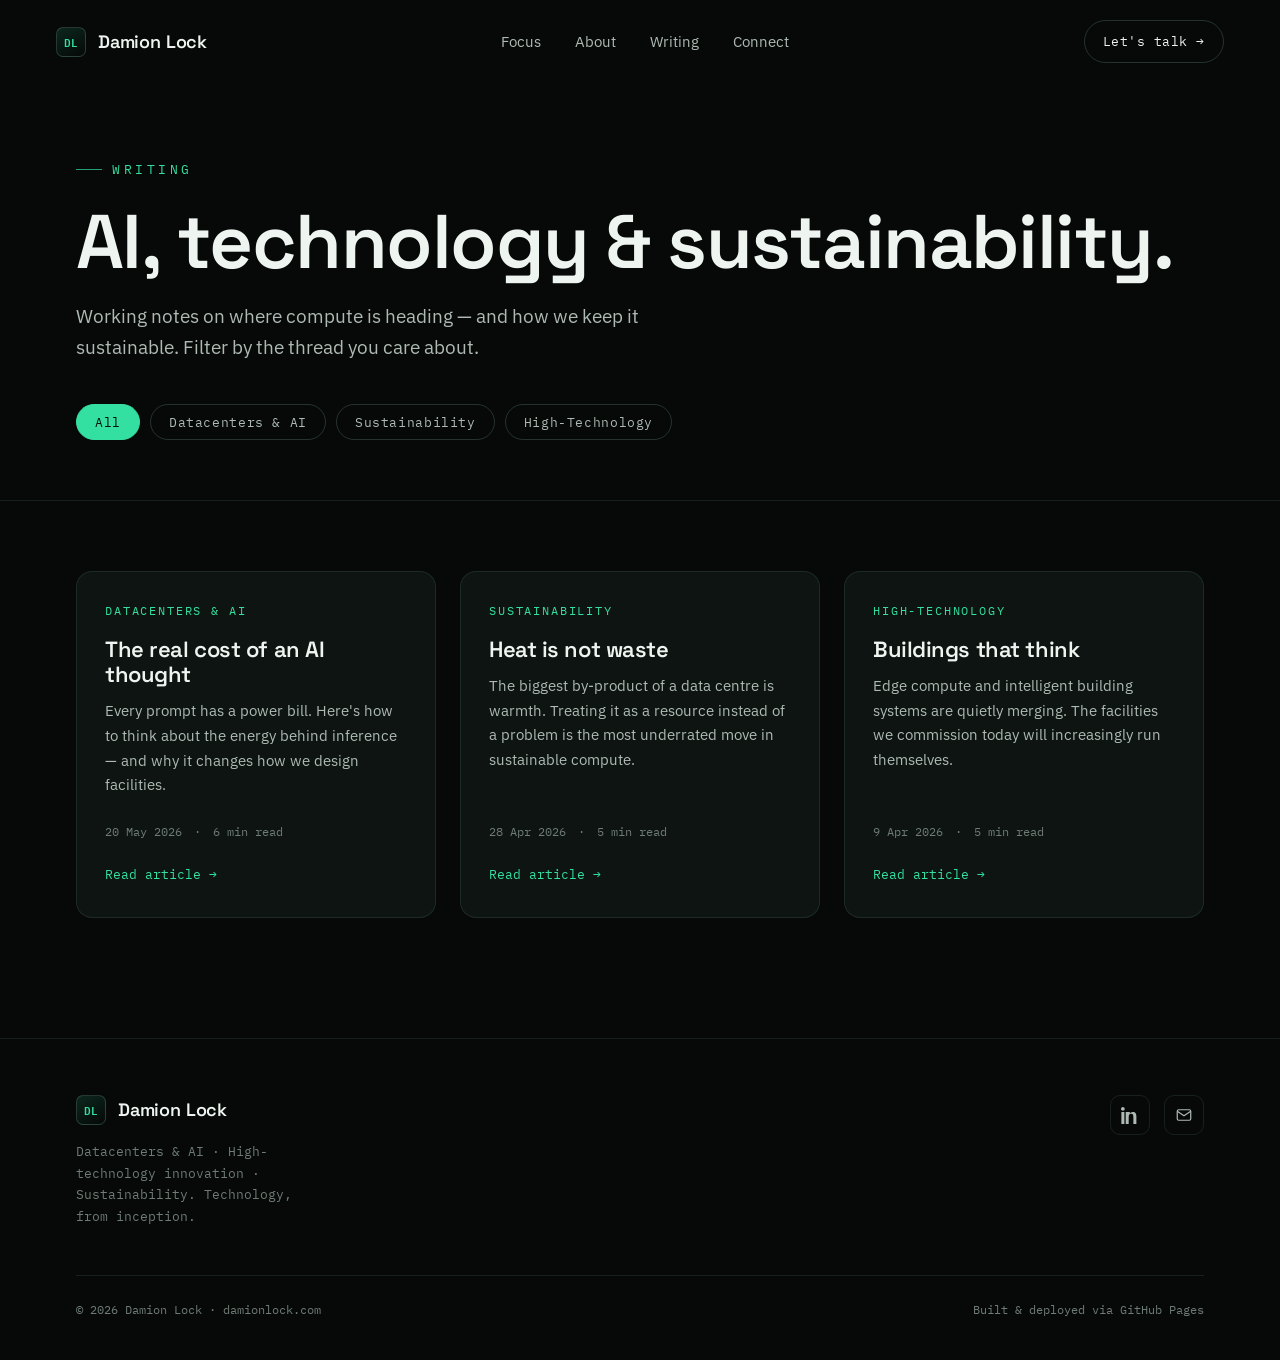
==== blog.html @ 7c4ee7f3 "Add files via upload" ====
<!DOCTYPE html>
<html lang="en">
<head>
<meta charset="UTF-8" />
<meta name="viewport" content="width=device-width, initial-scale=1.0" />
<title>Writing — Damion Lock</title>
<meta name="description" content="Notes on AI, technology and sustainability by Damion Lock." />
<link rel="preconnect" href="https://fonts.googleapis.com" />
<link rel="preconnect" href="https://fonts.gstatic.com" crossorigin />
<link href="https://fonts.googleapis.com/css2?family=Space+Grotesk:wght@400;500;600;700&family=IBM+Plex+Sans:wght@400;500;600&family=IBM+Plex+Mono:wght@400;500&display=swap" rel="stylesheet" />
<link rel="stylesheet" href="css/style.css" />
</head>
<body>

<nav class="nav scrolled">
  <a class="brand" href="index.html"><span class="mark"></span> Damion Lock</a>
  <div class="nav-links">
    <a href="index.html#focus">Focus</a>
    <a href="index.html#about">About</a>
    <a href="blog.html">Writing</a>
    <a href="index.html#contact">Connect</a>
  </div>
  <a class="nav-cta" href="index.html#contact">Let's talk →</a>
</nav>

<header class="blog-hero" data-screen-label="Blog hero">
  <div class="wrap">
    <span class="eyebrow">Writing</span>
    <h1>AI, technology &amp; sustainability.</h1>
    <p>Working notes on where compute is heading — and how we keep it sustainable. Filter by the thread you care about.</p>
    <div class="filters" id="filters"></div>
  </div>
</header>

<section class="blog-list">
  <div class="wrap">
    <div class="posts-grid" id="blogGrid"></div>
  </div>
</section>

<footer class="footer">
  <div class="wrap">
    <div class="footer-grid">
      <div>
        <div class="brand"><span class="mark"></span> Damion Lock</div>
        <p class="tag">Datacenters &amp; AI · High-technology innovation · Sustainability. Technology, from inception.</p>
      </div>
      <div class="footer-soc">
        <a href="https://www.linkedin.com/" target="_blank" rel="noopener" aria-label="LinkedIn"><svg viewBox="0 0 24 24" fill="currentColor"><path d="M4.98 3.5A2.5 2.5 0 1 1 0 3.5a2.5 2.5 0 0 1 4.98 0zM.5 8h4V24h-4V8zM8 8h3.8v2.2h.05c.53-1 1.83-2.2 3.77-2.2C19.6 8 20.5 10.5 20.5 14v10h-4v-8.8c0-2.1-.04-4.8-2.9-4.8-2.9 0-3.35 2.3-3.35 4.65V24H6.3V8z"/></svg></a>
        <a href="mailto:hello@damionlock.com" aria-label="Email"><svg viewBox="0 0 24 24" fill="none" stroke="currentColor" stroke-width="1.6"><rect x="3" y="5" width="18" height="14" rx="2"/><path d="m3 7 9 6 9-6"/></svg></a>
      </div>
    </div>
    <div class="footer-bottom">
      <span>© <span id="year">2026</span> Damion Lock · damionlock.com</span>
      <span>Built &amp; deployed via GitHub Pages</span>
    </div>
  </div>
</footer>

<script src="js/posts.js"></script>
<script src="js/blog.js"></script>
</body>
</html>
---- css/style.css ----
/* ============================================================
   damionlock.com — cinematic personal brand
   Brand DNA inherited from ONE9 3NINE: dark base, matrix-green
   accent, "Technology from Inception." Pushed darker + premium.
   ============================================================ */

:root {
  /* base */
  --bg:        #060908;
  --bg-2:      #0a0f0d;
  --bg-elev:   #0d1411;
  --line:      rgba(150, 200, 175, 0.12);
  --line-2:    rgba(150, 200, 175, 0.22);

  /* accent — refined matrix green */
  --accent:    #34e0a1;
  --accent-2:  #1aa873;
  --accent-dim:rgba(52, 224, 161, 0.14);
  --accent-glow: rgba(52, 224, 161, 0.45);

  /* text */
  --ink:       #eef4f0;
  --ink-soft:  #aebab3;
  --ink-mute:  #6f7c75;

  /* type */
  --display: "Space Grotesk", "Segoe UI", sans-serif;
  --body:    "IBM Plex Sans", "Segoe UI", sans-serif;
  --mono:    "IBM Plex Mono", ui-monospace, monospace;

  --maxw: 1240px;
  --ease: cubic-bezier(0.22, 1, 0.36, 1);
}

* { box-sizing: border-box; margin: 0; padding: 0; }

html { scroll-behavior: smooth; }

body {
  background: var(--bg);
  color: var(--ink);
  font-family: var(--body);
  font-size: 17px;
  line-height: 1.65;
  -webkit-font-smoothing: antialiased;
  text-rendering: optimizeLegibility;
  overflow-x: hidden;
}

::selection { background: var(--accent); color: #04130d; }

a { color: inherit; text-decoration: none; }

img { display: block; max-width: 100%; }

/* ---------- shared layout ---------- */
.wrap { width: 100%; max-width: var(--maxw); margin: 0 auto; padding: 0 clamp(20px, 5vw, 56px); }

.eyebrow {
  font-family: var(--mono);
  font-size: 12.5px;
  letter-spacing: 0.28em;
  text-transform: uppercase;
  color: var(--accent);
  display: inline-flex;
  align-items: center;
  gap: 10px;
}
.eyebrow::before {
  content: "";
  width: 26px; height: 1px;
  background: var(--accent);
  opacity: 0.7;
}

h1, h2, h3 { font-family: var(--display); font-weight: 600; line-height: 1.04; letter-spacing: -0.02em; }

.section { position: relative; padding: clamp(90px, 12vw, 160px) 0; }
.section-head { max-width: 720px; margin-bottom: clamp(48px, 7vw, 84px); }
.section-head h2 {
  font-size: clamp(34px, 5vw, 58px);
  margin: 22px 0 0;
  text-wrap: balance;
}
.section-head p { color: var(--ink-soft); font-size: clamp(17px, 2vw, 20px); margin-top: 22px; max-width: 60ch; text-wrap: pretty; }

/* ============================================================
   NAV
   ============================================================ */
.nav {
  position: fixed; inset: 0 0 auto 0; z-index: 60;
  display: flex; align-items: center; justify-content: space-between;
  padding: 20px clamp(20px, 5vw, 56px);
  transition: background .4s var(--ease), backdrop-filter .4s var(--ease), border-color .4s var(--ease);
  border-bottom: 1px solid transparent;
}
.nav.scrolled {
  background: rgba(6, 9, 8, 0.72);
  backdrop-filter: blur(16px) saturate(140%);
  border-bottom: 1px solid var(--line);
}
.brand { display: flex; align-items: center; gap: 12px; font-family: var(--display); font-weight: 600; letter-spacing: -0.01em; font-size: 18px; white-space: nowrap; flex: none; }
.brand .mark {
  width: 30px; height: 30px; flex: none;
  display: grid; place-items: center;
  border: 1px solid var(--line-2);
  border-radius: 7px;
  position: relative;
  background: linear-gradient(150deg, var(--accent-dim), transparent);
}
.brand .mark::after {
  content: "DL";
  font-family: var(--mono); font-size: 11px; font-weight: 600;
  color: var(--accent); letter-spacing: 0.02em;
}
.nav-links { display: flex; align-items: center; gap: 34px; }
.nav-links a { font-size: 14.5px; color: var(--ink-soft); transition: color .2s; position: relative; }
.nav-links a:hover { color: var(--ink); }
.nav-cta {
  font-family: var(--mono); font-size: 13px; letter-spacing: 0.04em;
  padding: 10px 18px; border: 1px solid var(--line-2); border-radius: 999px;
  color: var(--ink) !important; transition: all .25s var(--ease);
}
.nav-cta:hover { border-color: var(--accent); color: var(--accent) !important; box-shadow: 0 0 24px -8px var(--accent-glow); }
.nav-burger { display: none; }

/* ============================================================
   HERO — cinematic cycling canvas
   ============================================================ */
.hero { position: relative; min-height: 100svh; display: flex; align-items: center; overflow: hidden; padding: 96px 0 64px; }
#scene { position: absolute; inset: 0; width: 100%; height: 100%; z-index: 0; }
.hero::after {
  content: ""; position: absolute; inset: 0; z-index: 1; pointer-events: none;
  background:
    radial-gradient(120% 90% at 15% 30%, transparent 30%, rgba(6,9,8,0.55) 100%),
    linear-gradient(180deg, rgba(6,9,8,0.55) 0%, rgba(6,9,8,0.15) 35%, rgba(6,9,8,0.78) 100%);
}
.hero-inner { position: relative; z-index: 2; width: 100%; }
.hero-grid { display: grid; grid-template-columns: 1.5fr 1fr; gap: 40px; align-items: end; }

.theme-ticker { display: flex; align-items: center; gap: 16px; margin-bottom: 30px; height: 22px; }
.theme-dots { display: flex; gap: 7px; }
.theme-dots i {
  width: 22px; height: 3px; border-radius: 2px; background: var(--line-2); display: block;
  transition: background .5s var(--ease);
}
.theme-dots i.on { background: var(--accent); box-shadow: 0 0 10px var(--accent-glow); }
.theme-label {
  font-family: var(--mono); font-size: 13px; letter-spacing: 0.22em; text-transform: uppercase;
  color: var(--accent);
  position: relative; overflow: hidden; height: 18px;
}
.theme-label span {
  display: block;
  animation: labelIn .6s var(--ease);
}
@keyframes labelIn { from { transform: translateY(110%); opacity: 0; } to { transform: translateY(0); opacity: 1; } }

.hero h1 {
  font-size: clamp(44px, 7.4vw, 104px);
  line-height: 0.98;
  letter-spacing: -0.03em;
  text-wrap: balance;
}
.hero h1 .accent { color: var(--accent); }
.hero .lede {
  margin-top: 28px; max-width: 52ch;
  font-size: clamp(18px, 2.1vw, 23px);
  color: var(--ink-soft);
  text-wrap: pretty;
}
.hero-cta { display: flex; flex-wrap: wrap; gap: 16px; margin-top: 40px; }

.btn {
  display: inline-flex; align-items: center; gap: 11px;
  font-family: var(--mono); font-size: 14px; letter-spacing: 0.03em;
  padding: 15px 26px; border-radius: 999px;
  transition: all .28s var(--ease); cursor: pointer; border: 1px solid transparent;
}
.btn .arr { transition: transform .28s var(--ease); }
.btn:hover .arr { transform: translateX(4px); }
.btn-primary { background: var(--accent); color: #04130d; box-shadow: 0 0 40px -10px var(--accent-glow); }
.btn-primary:hover { box-shadow: 0 0 50px -6px var(--accent-glow); transform: translateY(-2px); }
.btn-ghost { border-color: var(--line-2); color: var(--ink); }
.btn-ghost:hover { border-color: var(--accent); color: var(--accent); }

/* hero side card — portrait + status */
.hero-card {
  border: 1px solid var(--line); border-radius: 16px;
  background: linear-gradient(170deg, rgba(13,20,17,0.7), rgba(6,9,8,0.5));
  backdrop-filter: blur(10px);
  padding: 22px; max-width: 320px; margin-left: auto;
}
.hero-card .pic { display: flex; align-items: center; gap: 14px; }
.hero-card .pic img { width: 60px; height: 60px; border-radius: 50%; object-fit: cover; border: 1px solid var(--line-2); }
.hero-card .pic .nm { font-family: var(--display); font-weight: 600; font-size: 17px; }
.hero-card .pic .rl { font-size: 13px; color: var(--ink-mute); margin-top: 2px; }
.hero-card .status { display: flex; align-items: center; gap: 9px; margin-top: 18px; padding-top: 16px; border-top: 1px solid var(--line); font-family: var(--mono); font-size: 12.5px; color: var(--ink-soft); }
.hero-card .status .dot { width: 8px; height: 8px; border-radius: 50%; background: var(--accent); box-shadow: 0 0 0 4px var(--accent-dim); animation: pulse 2.4s infinite; }
@keyframes pulse { 0%,100% { box-shadow: 0 0 0 4px var(--accent-dim); } 50% { box-shadow: 0 0 0 8px transparent; } }

.scroll-hint {
  position: absolute; bottom: 26px; left: 50%; transform: translateX(-50%); z-index: 2;
  font-family: var(--mono); font-size: 11px; letter-spacing: 0.3em; text-transform: uppercase; color: var(--ink-mute);
  display: flex; flex-direction: column; align-items: center; gap: 10px;
}
.scroll-hint .ln { width: 1px; height: 38px; background: linear-gradient(var(--accent), transparent); animation: scrolly 2s infinite; transform-origin: top; }
@keyframes scrolly { 0% { transform: scaleY(0); } 40% { transform: scaleY(1); } 100% { transform: scaleY(0); transform-origin: bottom; } }

/* ============================================================
   PILLARS
   ============================================================ */
.pillars-grid { display: grid; grid-template-columns: repeat(3, 1fr); gap: 24px; }
.pillar {
  position: relative; border: 1px solid var(--line); border-radius: 16px;
  padding: 36px 30px 40px; background: var(--bg-elev); overflow: hidden;
  transition: border-color .35s var(--ease), transform .35s var(--ease);
}
.pillar:hover { border-color: var(--line-2); transform: translateY(-4px); }
.pillar::before {
  content: ""; position: absolute; inset: 0; opacity: 0; transition: opacity .4s;
  background: radial-gradient(80% 60% at 50% 0%, var(--accent-dim), transparent 70%);
}
.pillar:hover::before { opacity: 1; }
.pillar .ix { font-family: var(--mono); font-size: 12px; color: var(--accent); letter-spacing: 0.1em; }
.pillar .ic { width: 46px; height: 46px; margin: 24px 0 22px; color: var(--accent); }
.pillar h3 { font-size: 23px; margin-bottom: 12px; }
.pillar p { color: var(--ink-soft); font-size: 15.5px; }
.pillar .tags { display: flex; flex-wrap: wrap; gap: 8px; margin-top: 22px; }
.pillar .tags span { font-family: var(--mono); font-size: 11.5px; color: var(--ink-mute); border: 1px solid var(--line); border-radius: 999px; padding: 5px 11px; }

/* ============================================================
   ABOUT
   ============================================================ */
.about { background: var(--bg-2); border-top: 1px solid var(--line); border-bottom: 1px solid var(--line); }
.about-grid { display: grid; grid-template-columns: 0.9fr 1.1fr; gap: clamp(40px, 7vw, 90px); align-items: center; }
.about-portrait { position: relative; }
.about-portrait img { width: 100%; border-radius: 18px; border: 1px solid var(--line-2); filter: grayscale(0.15) contrast(1.05); }
.about-portrait .frame { position: absolute; inset: -14px -14px auto auto; width: 70px; height: 70px; border-top: 1px solid var(--accent); border-right: 1px solid var(--accent); opacity: 0.6; border-radius: 0 14px 0 0; }
.about-portrait .frame.bl { inset: auto auto -14px -14px; border: none; border-bottom: 1px solid var(--accent); border-left: 1px solid var(--accent); border-radius: 0 0 0 14px; }
.about-body h2 { font-size: clamp(30px, 4vw, 46px); margin: 20px 0 24px; text-wrap: balance; }
.about-body p { color: var(--ink-soft); margin-bottom: 18px; font-size: 17.5px; text-wrap: pretty; }
.about-body p strong { color: var(--ink); font-weight: 600; }
.about-stats { display: flex; gap: 40px; margin-top: 34px; flex-wrap: wrap; }
.about-stats .st .n { font-family: var(--display); font-size: 38px; font-weight: 600; color: var(--accent); letter-spacing: -0.02em; }
.about-stats .st .l { font-family: var(--mono); font-size: 12px; letter-spacing: 0.1em; text-transform: uppercase; color: var(--ink-mute); margin-top: 4px; }

/* ============================================================
   BLOG TEASER + LIST
   ============================================================ */
.posts-grid { display: grid; grid-template-columns: repeat(3, 1fr); gap: 24px; }
.post-card {
  display: flex; flex-direction: column; height: 100%;
  border: 1px solid var(--line); border-radius: 16px; background: var(--bg-elev);
  padding: 30px 28px 32px; transition: all .35s var(--ease); cursor: pointer;
}
.post-card:hover { border-color: var(--accent); transform: translateY(-4px); }
.post-card .topic { font-family: var(--mono); font-size: 11.5px; letter-spacing: 0.16em; text-transform: uppercase; color: var(--accent); }
.post-card h3 { font-size: 22px; margin: 16px 0 12px; line-height: 1.15; }
.post-card .ex { color: var(--ink-soft); font-size: 15px; flex: 1; }
.post-card .meta { display: flex; align-items: center; gap: 12px; margin-top: 24px; font-family: var(--mono); font-size: 12px; color: var(--ink-mute); }
.post-card .read { margin-top: 22px; font-family: var(--mono); font-size: 13px; color: var(--accent); display: inline-flex; align-items: center; gap: 8px; }
.post-card .read .arr { transition: transform .28s var(--ease); }
.post-card:hover .read .arr { transform: translateX(4px); }

/* ============================================================
   CONTACT
   ============================================================ */
.contact { position: relative; overflow: hidden; }
.contact::before {
  content: ""; position: absolute; inset: 0; z-index: 0;
  background: radial-gradient(70% 90% at 80% 20%, var(--accent-dim), transparent 60%);
  pointer-events: none;
}
.contact-grid { position: relative; z-index: 1; display: grid; grid-template-columns: 1fr 1fr; gap: clamp(40px, 7vw, 90px); align-items: start; }
.contact-lead h2 { font-size: clamp(34px, 5vw, 56px); margin: 20px 0 22px; text-wrap: balance; }
.contact-lead p { color: var(--ink-soft); font-size: 18px; max-width: 44ch; margin-bottom: 32px; text-wrap: pretty; }
.contact-channels { display: flex; flex-direction: column; gap: 4px; }
.channel { display: flex; align-items: center; gap: 16px; padding: 16px 0; border-top: 1px solid var(--line); transition: padding .25s var(--ease); }
.channel:hover { padding-left: 8px; }
.channel:last-child { border-bottom: 1px solid var(--line); }
.channel .ic { width: 20px; height: 20px; color: var(--accent); flex: none; }
.channel .k { font-family: var(--mono); font-size: 12px; letter-spacing: 0.1em; text-transform: uppercase; color: var(--ink-mute); }
.channel .v { font-size: 16px; color: var(--ink); }
.channel .v:hover { color: var(--accent); }

form.lead-form { border: 1px solid var(--line); border-radius: 18px; background: var(--bg-elev); padding: clamp(28px, 4vw, 40px); }
.field { margin-bottom: 20px; }
.field label { display: block; font-family: var(--mono); font-size: 12px; letter-spacing: 0.08em; text-transform: uppercase; color: var(--ink-soft); margin-bottom: 9px; }
.field input, .field textarea {
  width: 100%; background: var(--bg); border: 1px solid var(--line); border-radius: 10px;
  padding: 14px 16px; color: var(--ink); font-family: var(--body); font-size: 15.5px; transition: border-color .2s, box-shadow .2s;
}
.field input:focus, .field textarea:focus { outline: none; border-color: var(--accent); box-shadow: 0 0 0 3px var(--accent-dim); }
.field textarea { resize: vertical; min-height: 110px; }
form.lead-form .btn-primary { width: 100%; justify-content: center; border: none; }
.form-note { font-family: var(--mono); font-size: 11.5px; color: var(--ink-mute); margin-top: 16px; text-align: center; }
.form-status { font-family: var(--mono); font-size: 13px; margin-top: 14px; text-align: center; display: none; }
.form-status.ok { display: block; color: var(--accent); }
.form-status.err { display: block; color: #ff7a6b; }

/* ============================================================
   FOOTER
   ============================================================ */
.footer { border-top: 1px solid var(--line); padding: 56px 0 40px; }
.footer-grid { display: flex; justify-content: space-between; align-items: flex-start; gap: 40px; flex-wrap: wrap; }
.footer .brand { margin-bottom: 16px; }
.footer .tag { font-family: var(--mono); font-size: 13px; color: var(--ink-mute); max-width: 30ch; }
.footer-soc { display: flex; gap: 14px; }
.footer-soc a { width: 40px; height: 40px; border: 1px solid var(--line); border-radius: 10px; display: grid; place-items: center; color: var(--ink-soft); transition: all .25s var(--ease); }
.footer-soc a:hover { border-color: var(--accent); color: var(--accent); transform: translateY(-3px); }
.footer-soc svg { width: 18px; height: 18px; }
.footer-bottom { display: flex; justify-content: space-between; align-items: center; margin-top: 48px; padding-top: 24px; border-top: 1px solid var(--line); font-family: var(--mono); font-size: 12px; color: var(--ink-mute); flex-wrap: wrap; gap: 12px; }

/* ============================================================
   REVEAL ANIM
   ============================================================ */
.reveal { opacity: 0; transform: translateY(28px); transition: opacity .8s var(--ease), transform .8s var(--ease); }
.reveal.in { opacity: 1; transform: none; }

/* ============================================================
   BLOG PAGES
   ============================================================ */
.blog-hero { padding: 150px 0 60px; border-bottom: 1px solid var(--line); position: relative; }
.blog-hero h1 { font-size: clamp(40px, 6vw, 76px); margin: 22px 0 0; }
.blog-hero p { color: var(--ink-soft); font-size: 19px; margin-top: 20px; max-width: 56ch; }
.filters { display: flex; gap: 10px; flex-wrap: wrap; margin-top: 40px; }
.filters button {
  font-family: var(--mono); font-size: 12.5px; letter-spacing: 0.05em;
  padding: 9px 18px; border-radius: 999px; border: 1px solid var(--line-2);
  background: transparent; color: var(--ink-soft); cursor: pointer; transition: all .22s var(--ease);
}
.filters button:hover { color: var(--ink); border-color: var(--accent); }
.filters button.active { background: var(--accent); color: #04130d; border-color: var(--accent); }

.blog-list { padding: 70px 0 120px; }

/* article reader */
.article { padding: 140px 0 120px; }
.article-wrap { max-width: 760px; margin: 0 auto; }
.article .back { font-family: var(--mono); font-size: 13px; color: var(--ink-soft); display: inline-flex; gap: 8px; align-items: center; margin-bottom: 40px; transition: color .2s; }
.article .back:hover { color: var(--accent); }
.article .topic { font-family: var(--mono); font-size: 12.5px; letter-spacing: 0.16em; text-transform: uppercase; color: var(--accent); }
.article h1 { font-size: clamp(34px, 5vw, 56px); margin: 18px 0 20px; line-height: 1.05; text-wrap: balance; }
.article .a-meta { font-family: var(--mono); font-size: 13px; color: var(--ink-mute); display: flex; gap: 14px; padding-bottom: 32px; border-bottom: 1px solid var(--line); margin-bottom: 44px; }
.prose { font-size: 18.5px; line-height: 1.8; color: var(--ink-soft); }
.prose h2 { font-size: 30px; color: var(--ink); margin: 50px 0 18px; }
.prose h3 { font-size: 23px; color: var(--ink); margin: 38px 0 14px; }
.prose p { margin-bottom: 24px; text-wrap: pretty; }
.prose a { color: var(--accent); text-decoration: underline; text-underline-offset: 3px; }
.prose ul, .prose ol { margin: 0 0 24px 22px; }
.prose li { margin-bottom: 10px; }
.prose blockquote { border-left: 2px solid var(--accent); padding: 4px 0 4px 24px; margin: 30px 0; color: var(--ink); font-style: italic; }
.prose code { font-family: var(--mono); font-size: 0.88em; background: var(--bg-elev); border: 1px solid var(--line); padding: 2px 7px; border-radius: 5px; color: var(--accent); }
.prose pre { background: var(--bg-elev); border: 1px solid var(--line); border-radius: 12px; padding: 22px; overflow-x: auto; margin-bottom: 24px; }
.prose pre code { border: none; background: none; padding: 0; color: var(--ink-soft); }
.prose strong { color: var(--ink); }
.prose img { border-radius: 12px; border: 1px solid var(--line); margin: 30px 0; }
.prose hr { border: none; border-top: 1px solid var(--line); margin: 44px 0; }

.empty-state { text-align: center; padding: 80px 0; color: var(--ink-mute); font-family: var(--mono); font-size: 14px; }

/* ============================================================
   RESPONSIVE
   ============================================================ */
@media (max-width: 940px) {
  .hero-grid { grid-template-columns: 1fr; gap: 36px; }
  .hero-card { margin-left: 0; max-width: 100%; }
  .pillars-grid { grid-template-columns: 1fr; }
  .posts-grid { grid-template-columns: 1fr; }
  .about-grid { grid-template-columns: 1fr; }
  .about-portrait { max-width: 360px; }
  .contact-grid { grid-template-columns: 1fr; }
  .nav-links { display: none; }
}
@media (max-width: 560px) {
  body { font-size: 16px; }
  .footer-bottom { flex-direction: column; align-items: flex-start; }
}

@media (prefers-reduced-motion: reduce) {
  *, *::before, *::after { animation-duration: .001ms !important; transition-duration: .001ms !important; }
  .reveal { opacity: 1; transform: none; }
}
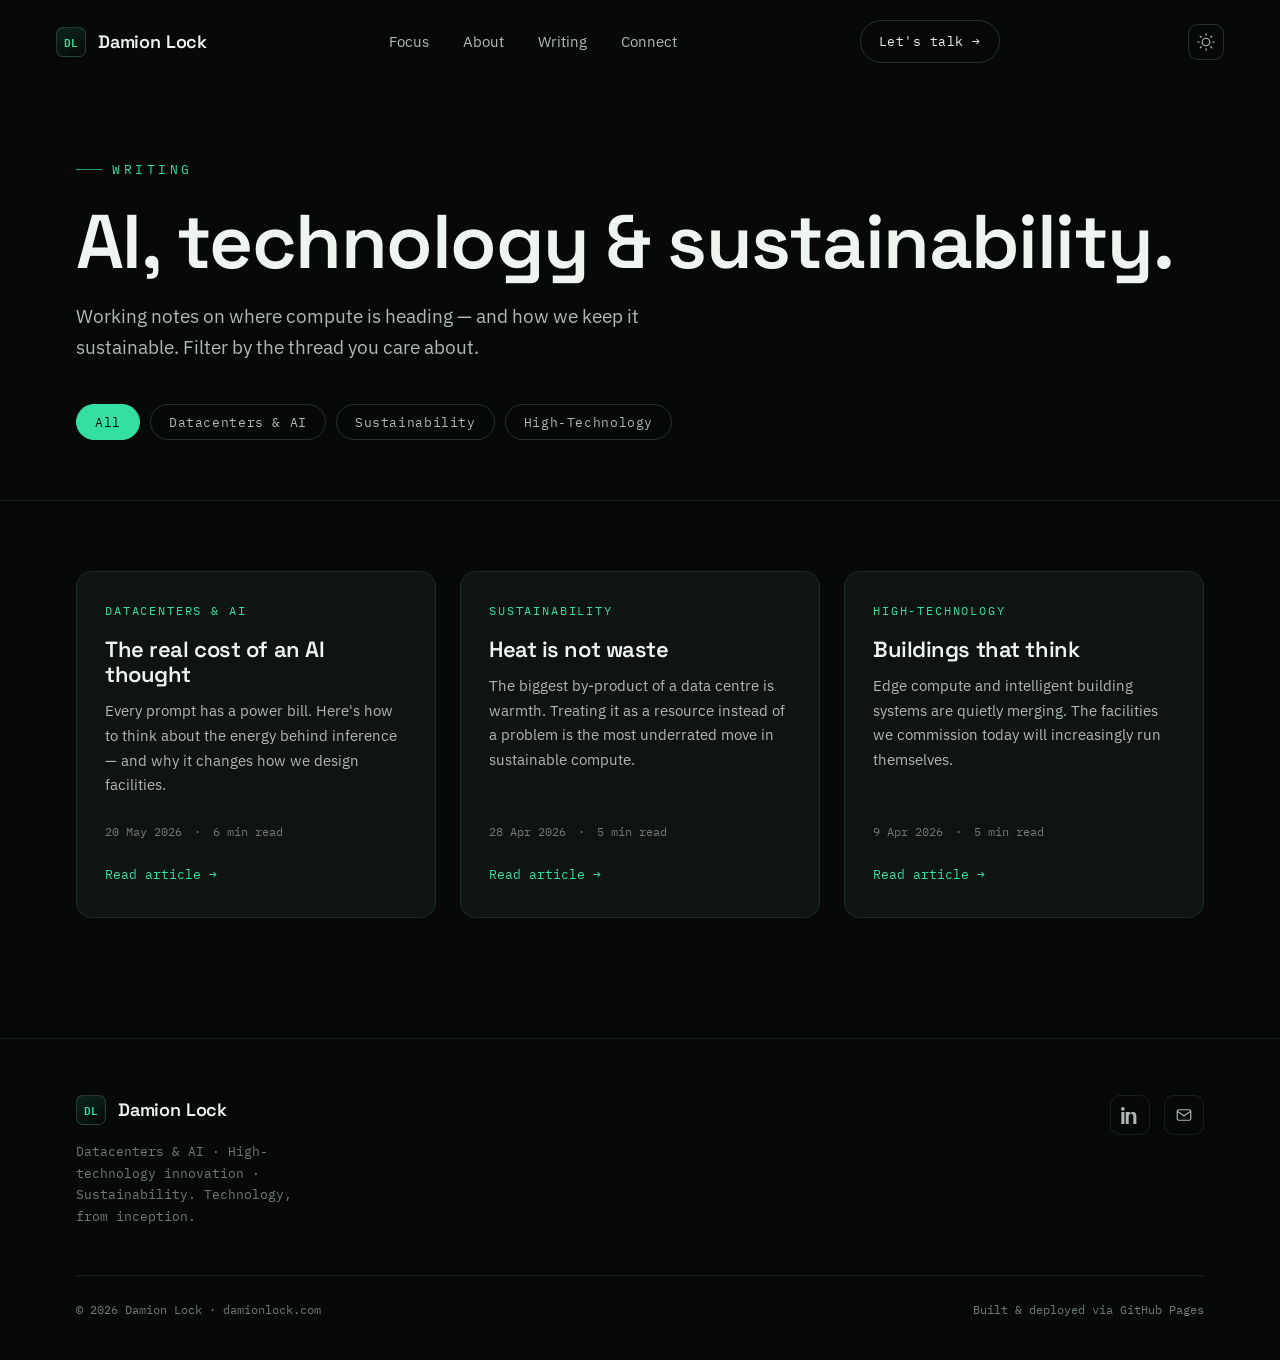
==== commit b596386c: "Add dark/light mode toggle to nav with localStorage persistence" ====
--- a/blog.html
+++ b/blog.html
@@ -9,6 +9,9 @@
 <link rel="preconnect" href="https://fonts.gstatic.com" crossorigin />
 <link href="https://fonts.googleapis.com/css2?family=Space+Grotesk:wght@400;500;600;700&family=IBM+Plex+Sans:wght@400;500;600&family=IBM+Plex+Mono:wght@400;500&display=swap" rel="stylesheet" />
 <link rel="stylesheet" href="css/style.css" />
+<script>/* apply saved theme before paint */
+(function(){var t=localStorage.getItem('theme');if(t)document.documentElement.setAttribute('data-theme',t)})();
+</script>
 </head>
 <body>
 
@@ -21,6 +24,10 @@
     <a href="index.html#contact">Connect</a>
   </div>
   <a class="nav-cta" href="index.html#contact">Let's talk →</a>
+  <button class="theme-toggle" aria-label="Toggle light/dark mode">
+    <svg class="icon-sun" viewBox="0 0 24 24" fill="none" stroke="currentColor" stroke-width="1.6" stroke-linecap="round"><circle cx="12" cy="12" r="5"/><path d="M12 1v2M12 21v2M4.22 4.22l1.42 1.42M18.36 18.36l1.42 1.42M1 12h2M21 12h2M4.22 19.78l1.42-1.42M18.36 5.64l1.42-1.42"/></svg>
+    <svg class="icon-moon" viewBox="0 0 24 24" fill="none" stroke="currentColor" stroke-width="1.6" stroke-linecap="round"><path d="M21 12.79A9 9 0 1 1 11.21 3 7 7 0 0 0 21 12.79z"/></svg>
+  </button>
 </nav>
 
 <header class="blog-hero" data-screen-label="Blog hero">
@@ -46,7 +53,7 @@
         <p class="tag">Datacenters &amp; AI · High-technology innovation · Sustainability. Technology, from inception.</p>
       </div>
       <div class="footer-soc">
-        <a href="https://www.linkedin.com/" target="_blank" rel="noopener" aria-label="LinkedIn"><svg viewBox="0 0 24 24" fill="currentColor"><path d="M4.98 3.5A2.5 2.5 0 1 1 0 3.5a2.5 2.5 0 0 1 4.98 0zM.5 8h4V24h-4V8zM8 8h3.8v2.2h.05c.53-1 1.83-2.2 3.77-2.2C19.6 8 20.5 10.5 20.5 14v10h-4v-8.8c0-2.1-.04-4.8-2.9-4.8-2.9 0-3.35 2.3-3.35 4.65V24H6.3V8z"/></svg></a>
+        <a href="https://www.linkedin.com/in/damionlock/" target="_blank" rel="noopener" aria-label="LinkedIn"><svg viewBox="0 0 24 24" fill="currentColor"><path d="M4.98 3.5A2.5 2.5 0 1 1 0 3.5a2.5 2.5 0 0 1 4.98 0zM.5 8h4V24h-4V8zM8 8h3.8v2.2h.05c.53-1 1.83-2.2 3.77-2.2C19.6 8 20.5 10.5 20.5 14v10h-4v-8.8c0-2.1-.04-4.8-2.9-4.8-2.9 0-3.35 2.3-3.35 4.65V24H6.3V8z"/></svg></a>
         <a href="mailto:hello@damionlock.com" aria-label="Email"><svg viewBox="0 0 24 24" fill="none" stroke="currentColor" stroke-width="1.6"><rect x="3" y="5" width="18" height="14" rx="2"/><path d="m3 7 9 6 9-6"/></svg></a>
       </div>
     </div>
--- a/css/style.css
+++ b/css/style.css
@@ -31,6 +31,32 @@
   --maxw: 1240px;
   --ease: cubic-bezier(0.22, 1, 0.36, 1);
 }
+
+/* ---- light mode overrides ---- */
+html[data-theme="light"] {
+  --bg:        #f4f2ef;
+  --bg-2:      #eae7e2;
+  --bg-elev:   #ffffff;
+  --line:      rgba(30, 60, 45, 0.12);
+  --line-2:    rgba(30, 60, 45, 0.22);
+  --accent:    #1aa873;
+  --accent-2:  #148a5e;
+  --accent-dim:rgba(26, 168, 115, 0.12);
+  --accent-glow: rgba(26, 168, 115, 0.35);
+  --ink:       #1a1f1c;
+  --ink-soft:  #4a5550;
+  --ink-mute:  #7a8580;
+}
+html[data-theme="light"] ::selection { background: var(--accent); color: #fff; }
+html[data-theme="light"] .nav.scrolled { background: rgba(244, 242, 239, 0.82); }
+html[data-theme="light"] .hero::after {
+  background:
+    radial-gradient(120% 90% at 15% 30%, transparent 30%, rgba(244,242,239,0.55) 100%),
+    linear-gradient(180deg, rgba(244,242,239,0.55) 0%, rgba(244,242,239,0.15) 35%, rgba(244,242,239,0.78) 100%);
+}
+html[data-theme="light"] .hero-card { background: linear-gradient(170deg, rgba(255,255,255,0.8), rgba(244,242,239,0.6)); }
+html[data-theme="light"] .about-portrait img { filter: grayscale(0.05) contrast(1.02); }
+html[data-theme="light"] .btn-primary { color: #fff; }
 
 * { box-sizing: border-box; margin: 0; padding: 0; }
 
@@ -123,6 +149,21 @@
 }
 .nav-cta:hover { border-color: var(--accent); color: var(--accent) !important; box-shadow: 0 0 24px -8px var(--accent-glow); }
 .nav-burger { display: none; }
+
+/* theme toggle */
+.theme-toggle {
+  width: 36px; height: 36px; flex: none;
+  display: grid; place-items: center;
+  border: 1px solid var(--line-2); border-radius: 10px;
+  background: transparent; color: var(--ink-soft);
+  cursor: pointer; transition: all .25s var(--ease);
+  padding: 0; margin-left: 6px;
+}
+.theme-toggle:hover { border-color: var(--accent); color: var(--accent); transform: translateY(-2px); }
+.theme-toggle svg { width: 18px; height: 18px; }
+.theme-toggle .icon-moon, .theme-toggle .icon-sun { display: none; }
+html:not([data-theme="light"]) .theme-toggle .icon-sun { display: block; }
+html[data-theme="light"] .theme-toggle .icon-moon { display: block; }
 
 /* ============================================================
    HERO — cinematic cycling canvas
